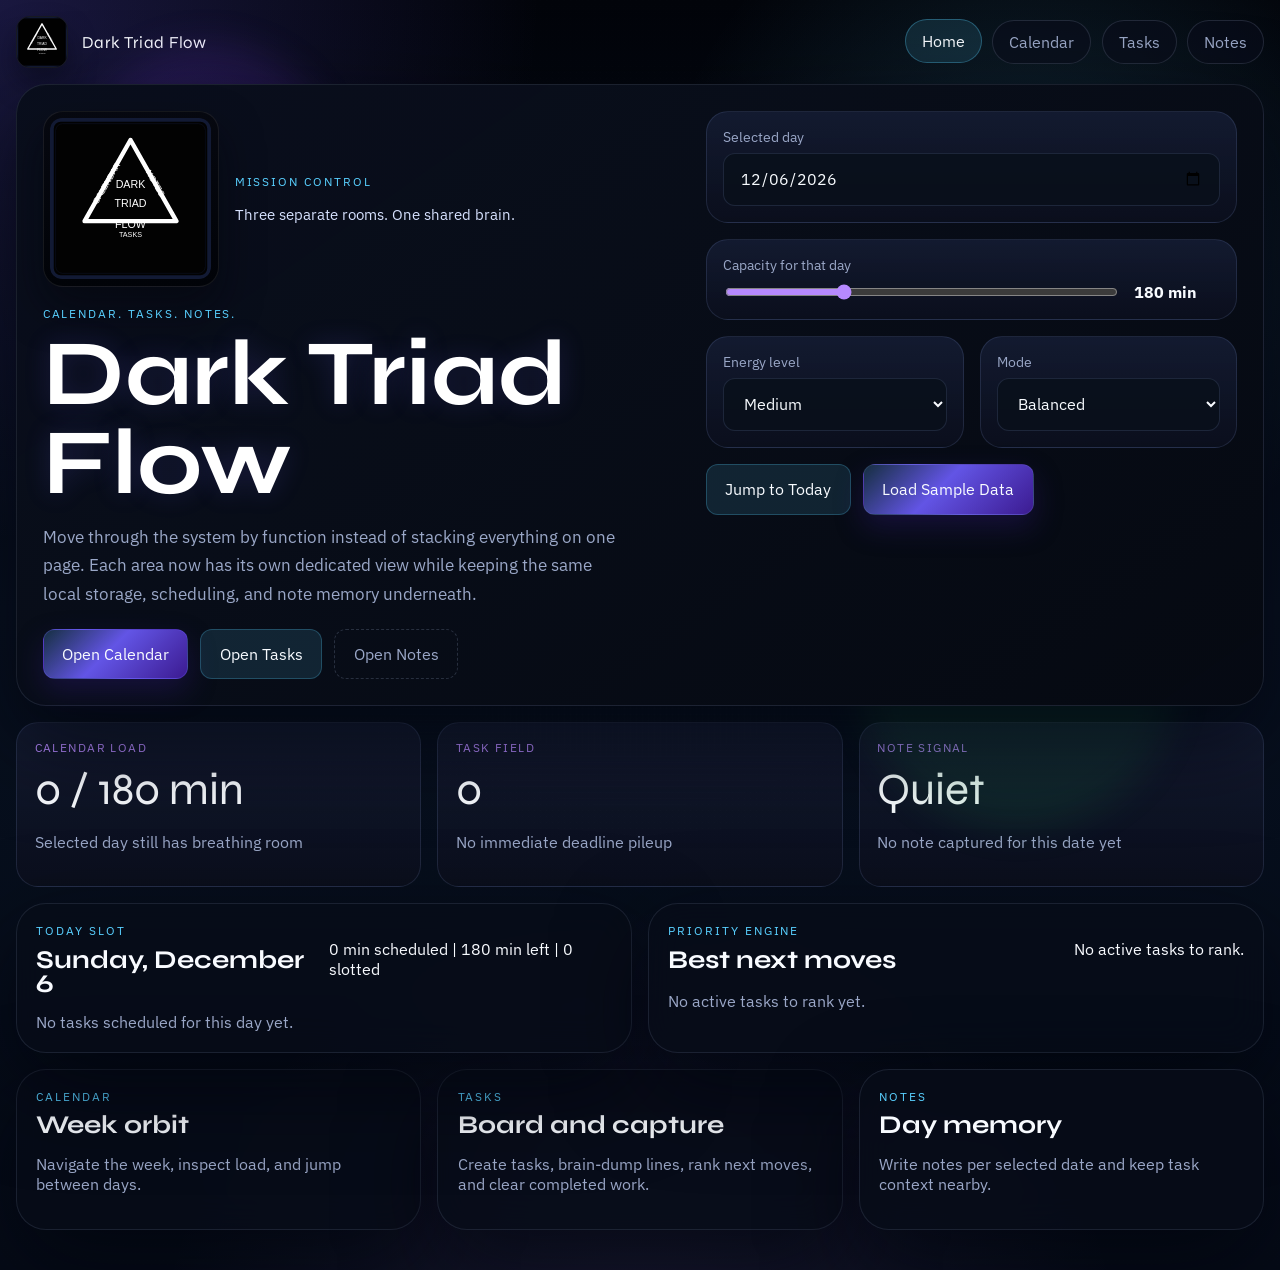
==== index.html @ b2bc2f14 "Initial Dark Triad Flow app" ====
<!DOCTYPE html>
<html lang="en">
<head>
  <meta charset="UTF-8">
  <meta name="viewport" content="width=device-width, initial-scale=1.0">
  <title>Dark Triad Flow</title>
  <link rel="preconnect" href="https://fonts.googleapis.com">
  <link rel="preconnect" href="https://fonts.gstatic.com" crossorigin>
  <link href="https://fonts.googleapis.com/css2?family=Syne:wght@500;700;800&family=IBM+Plex+Sans:wght@400;500;600;700&display=swap" rel="stylesheet">
  <link rel="stylesheet" href="./styles.css">
</head>
<body data-page="home">
  <div class="noise"></div>
  <div class="orb orb-one"></div>
  <div class="orb orb-two"></div>

  <header class="shell topbar">
    <a href="./index.html" class="topbar-brand">
      <img src="./logo.svg" alt="" class="brand-mark">
      <span>Dark Triad Flow</span>
    </a>

    <nav class="page-nav" aria-label="Primary">
      <a href="./index.html" class="active">Home</a>
      <a href="./calendar.html">Calendar</a>
      <a href="./tasks.html">Tasks</a>
      <a href="./notes.html">Notes</a>
    </nav>
  </header>

  <main class="shell page-shell">
    <section class="hero panel page-hero">
      <div class="hero-copy">
        <div class="brand-lockup">
          <div class="logo-card" aria-label="Dark Triad Flow logo">
            <img src="./logo.svg" alt="Dark Triad Flow triangle logo" class="brand-logo">
          </div>
          <div class="brand-copy">
            <p class="eyebrow">Mission Control</p>
            <p class="brand-tag">Three separate rooms. One shared brain.</p>
          </div>
        </div>
        <p class="eyebrow">Calendar. Tasks. Notes.</p>
        <h1>Dark Triad Flow</h1>
        <p class="hero-text">
          Move through the system by function instead of stacking everything on one page. Each area now has its own
          dedicated view while keeping the same local storage, scheduling, and note memory underneath.
        </p>
        <div class="hero-link-row">
          <a href="./calendar.html" class="action-link">Open Calendar</a>
          <a href="./tasks.html" class="action-link secondary-link">Open Tasks</a>
          <a href="./notes.html" class="action-link ghost-link">Open Notes</a>
        </div>
      </div>

      <div class="hero-controls">
        <label class="control-card">
          <span>Selected day</span>
          <input id="selectedDateInput" type="date">
        </label>

        <label class="control-card">
          <span>Capacity for that day</span>
          <div class="range-row">
            <input id="minutesAvailable" type="range" min="30" max="540" step="15" value="180">
            <strong id="minutesAvailableValue">180 min</strong>
          </div>
        </label>

        <div class="control-grid">
          <label class="control-card">
            <span>Energy level</span>
            <select id="energyLevel">
              <option value="low">Low</option>
              <option value="medium" selected>Medium</option>
              <option value="high">High</option>
            </select>
          </label>

          <label class="control-card">
            <span>Mode</span>
            <select id="planningMode">
              <option value="balanced" selected>Balanced</option>
              <option value="deadline">Deadline rescue</option>
              <option value="focus">Focus block</option>
              <option value="recovery">Recovery day</option>
            </select>
          </label>
        </div>

        <div class="hero-actions">
          <button id="todayBtn" type="button" class="secondary">Jump to Today</button>
          <button id="loadSampleBtn" type="button">Load Sample Data</button>
        </div>
      </div>
    </section>

    <section class="triad-overview" id="overviewCards"></section>

    <section class="home-grid">
      <article class="panel triad-panel">
        <div class="panel-header">
          <div>
            <p class="eyebrow">Today Slot</p>
            <h2 id="selectedDayHeading">Selected day</h2>
          </div>
          <p id="selectedDaySummary" class="panel-summary"></p>
        </div>
        <div id="selectedDaySchedule" class="stack-list empty-state">No tasks scheduled for this day yet.</div>
      </article>

      <article class="panel triad-panel">
        <div class="panel-header">
          <div>
            <p class="eyebrow">Priority Engine</p>
            <h2>Best next moves</h2>
          </div>
          <p id="planNarrative" class="panel-summary"></p>
        </div>
        <div id="priorityStack" class="stack-list empty-state">No active tasks to rank yet.</div>
      </article>
    </section>

    <section class="section-links">
      <a href="./calendar.html" class="panel section-link-card">
        <p class="eyebrow">Calendar</p>
        <h2>Week orbit</h2>
        <p class="helper-text">Navigate the week, inspect load, and jump between days.</p>
      </a>

      <a href="./tasks.html" class="panel section-link-card">
        <p class="eyebrow">Tasks</p>
        <h2>Board and capture</h2>
        <p class="helper-text">Create tasks, brain-dump lines, rank next moves, and clear completed work.</p>
      </a>

      <a href="./notes.html" class="panel section-link-card">
        <p class="eyebrow">Notes</p>
        <h2>Day memory</h2>
        <p class="helper-text">Write notes per selected date and keep task context nearby.</p>
      </a>
    </section>
  </main>

  <script src="./app.js"></script>
</body>
</html>
---- styles.css ----
:root {
  --bg: #05070d;
  --bg-2: #0c1324;
  --panel: rgba(8, 12, 24, 0.84);
  --panel-strong: rgba(13, 18, 34, 0.97);
  --panel-soft: rgba(18, 24, 44, 0.92);
  --text: #f8fbff;
  --muted: #9aa7c7;
  --line: rgba(124, 146, 201, 0.18);
  --accent: #6d5dfc;
  --accent-2: #59d0ff;
  --accent-3: #b689ff;
  --warn: #ff7aa2;
  --shadow: 0 34px 90px rgba(1, 4, 12, 0.62);
  --radius-xl: 30px;
  --radius-lg: 22px;
  --radius-md: 16px;
  --radius-sm: 12px;
}

* {
  box-sizing: border-box;
}

html {
  scroll-behavior: smooth;
}

body {
  margin: 0;
  min-height: 100vh;
  font-family: "IBM Plex Sans", sans-serif;
  color: var(--text);
  background:
    radial-gradient(circle at top left, rgba(109, 93, 252, 0.22), transparent 30%),
    radial-gradient(circle at 80% 18%, rgba(89, 208, 255, 0.16), transparent 25%),
    radial-gradient(circle at 50% 110%, rgba(182, 137, 255, 0.12), transparent 32%),
    linear-gradient(180deg, #02040a 0%, #07101f 48%, #050b17 100%);
}

a {
  color: inherit;
  text-decoration: none;
}

button,
input,
textarea,
select {
  font: inherit;
}

button,
select,
input,
textarea {
  border-radius: var(--radius-sm);
  border: 1px solid var(--line);
}

button {
  cursor: pointer;
  transition: transform 180ms ease, box-shadow 180ms ease, border-color 180ms ease, background-color 180ms ease;
}

button:hover {
  transform: translateY(-1px);
}

button:active {
  transform: translateY(0);
}

button:disabled {
  opacity: 0.45;
  cursor: not-allowed;
  transform: none;
  box-shadow: none;
}

input,
textarea,
select {
  width: 100%;
  padding: 0.9rem 1rem;
  color: var(--text);
  background: rgba(10, 16, 28, 0.95);
}

textarea {
  resize: vertical;
}

input::placeholder,
textarea::placeholder {
  color: #6f7b95;
}

input[type="range"] {
  padding: 0;
  accent-color: var(--accent-3);
}

.noise {
  position: fixed;
  inset: 0;
  pointer-events: none;
  opacity: 0.06;
  background-image:
    linear-gradient(rgba(255, 255, 255, 0.25) 1px, transparent 1px),
    linear-gradient(90deg, rgba(255, 255, 255, 0.22) 1px, transparent 1px);
  background-size: 6px 6px;
  mask-image: radial-gradient(circle at center, black, transparent 90%);
}

.orb {
  position: fixed;
  border-radius: 999px;
  filter: blur(18px);
  pointer-events: none;
}

.orb-one {
  top: 5%;
  left: 6%;
  width: 260px;
  height: 260px;
  background: rgba(124, 58, 237, 0.16);
}

.orb-two {
  right: 8%;
  bottom: 8%;
  width: 320px;
  height: 320px;
  background: rgba(34, 197, 94, 0.1);
}

.shell {
  width: min(1320px, calc(100% - 2rem));
  margin: 0 auto;
  padding: 1rem 0 2.5rem;
}

.page-shell {
  padding-top: 0;
}

.topbar {
  display: flex;
  align-items: center;
  justify-content: space-between;
  gap: 1rem;
  padding-bottom: 1rem;
}

.topbar-brand {
  display: inline-flex;
  align-items: center;
  gap: 0.85rem;
  font-family: "Syne", sans-serif;
  font-size: 1.05rem;
  letter-spacing: 0.03em;
}

.brand-mark {
  width: 52px;
  height: 52px;
  border-radius: 14px;
  object-fit: contain;
  border: 1px solid rgba(255, 255, 255, 0.08);
  background: rgba(3, 5, 12, 0.88);
  box-shadow: 0 16px 28px rgba(3, 5, 12, 0.4);
}

.page-nav {
  display: flex;
  align-items: center;
  gap: 0.65rem;
  flex-wrap: wrap;
}

.page-nav a {
  padding: 0.7rem 1rem;
  border-radius: 999px;
  border: 1px solid rgba(172, 188, 224, 0.16);
  background: rgba(10, 14, 28, 0.62);
  color: var(--muted);
  transition: border-color 180ms ease, transform 180ms ease, color 180ms ease, background-color 180ms ease;
}

.page-nav a:hover,
.page-nav a.active {
  color: var(--text);
  border-color: rgba(89, 208, 255, 0.32);
  background: rgba(89, 208, 255, 0.12);
  transform: translateY(-1px);
}

.panel {
  border: 1px solid rgba(172, 188, 224, 0.12);
  border-radius: var(--radius-xl);
  background: var(--panel);
  box-shadow: var(--shadow);
  backdrop-filter: blur(18px);
}

.hero {
  display: grid;
  grid-template-columns: 1.15fr 0.95fr;
  gap: 1.25rem;
  padding: 1.6rem;
  background:
    linear-gradient(145deg, rgba(10, 15, 29, 0.96), rgba(6, 9, 18, 0.92)),
    var(--panel);
}

.page-hero {
  margin-bottom: 1rem;
}

.brand-lockup {
  display: flex;
  align-items: center;
  gap: 1rem;
  margin-bottom: 1.2rem;
}

.logo-card {
  width: 176px;
  height: 176px;
  padding: 0.4rem;
  flex-shrink: 0;
  border-radius: 20px;
  border: 1px solid rgba(255, 255, 255, 0.08);
  background: linear-gradient(180deg, rgba(6, 8, 16, 0.98), rgba(1, 3, 8, 1));
  box-shadow: 0 20px 40px rgba(3, 5, 12, 0.54);
}

.brand-logo {
  display: block;
  width: 100%;
  height: 100%;
  object-fit: contain;
  border-radius: 12px;
}

.brand-copy {
  display: grid;
  gap: 0.35rem;
}

.brand-tag {
  margin: 0;
  color: #d7e2ff;
  font-size: 0.96rem;
}

.hero-copy,
.hero-controls,
.composer,
.calendar-panel,
.triad-panel,
.panel:last-child {
  position: relative;
  z-index: 1;
}

.eyebrow {
  margin: 0 0 0.6rem;
  font-size: 0.76rem;
  text-transform: uppercase;
  letter-spacing: 0.16em;
  color: var(--accent-2);
}

h1,
h2,
h3 {
  margin: 0;
  font-family: "Syne", sans-serif;
  line-height: 0.95;
}

h1 {
  font-size: clamp(3.2rem, 8vw, 5.8rem);
  max-width: 10ch;
  color: #ffffff;
  text-shadow: 0 0 26px rgba(109, 93, 252, 0.18);
}

h2 {
  font-size: clamp(1.55rem, 2vw, 2.2rem);
}

h3 {
  font-size: 1rem;
}

.hero-text,
.helper-text,
.panel-summary,
.task-notes,
.meta-chip,
.stack-copy span,
.empty-state,
.overview-subtext {
  color: var(--muted);
}

.panel-summary,
.stack-copy strong,
.task-title,
.overview-value,
.week-day-date,
.slot-pill,
.score-pill,
strong {
  color: #f8fbff;
}

.hero-text {
  max-width: 58ch;
  margin: 1rem 0 0;
  line-height: 1.72;
  font-size: 1.04rem;
}

.hero-link-row {
  display: flex;
  gap: 0.75rem;
  flex-wrap: wrap;
  margin-top: 1.25rem;
}

.hero-controls,
.control-grid,
.triad-overview,
.triad-grid,
.week-grid,
.task-list,
.stack-list,
.task-form,
.field-grid {
  display: grid;
  gap: 1rem;
}

.control-card,
.overview-card,
.week-day,
.task-item,
.panel-block {
  border-radius: var(--radius-lg);
  border: 1px solid var(--line);
  background:
    linear-gradient(180deg, rgba(20, 28, 51, 0.82), rgba(10, 14, 28, 0.96)),
    var(--panel-strong);
}

.hero-controls {
  align-content: start;
}

.control-card {
  padding: 1rem;
}

label span {
  display: block;
  margin-bottom: 0.45rem;
  font-size: 0.88rem;
  color: var(--muted);
}

.range-row {
  display: flex;
  align-items: center;
  gap: 0.9rem;
}

#minutesAvailableValue {
  min-width: 86px;
}

.control-grid {
  grid-template-columns: repeat(2, minmax(0, 1fr));
}

.hero-actions,
.calendar-actions,
.list-actions,
.task-actions {
  display: flex;
  gap: 0.75rem;
  flex-wrap: wrap;
}

.action-link {
  display: inline-flex;
  align-items: center;
  justify-content: center;
  min-height: 48px;
  padding: 0.9rem 1.15rem;
  border-radius: var(--radius-sm);
  border: 1px solid rgba(109, 93, 252, 0.28);
  color: var(--text);
  background: linear-gradient(135deg, rgba(89, 208, 255, 0.18), rgba(109, 93, 252, 0.9) 45%, rgba(62, 28, 150, 0.96));
  box-shadow: 0 12px 28px rgba(43, 24, 110, 0.42);
  transition: transform 180ms ease, box-shadow 180ms ease, border-color 180ms ease, background-color 180ms ease;
}

.action-link:hover {
  transform: translateY(-1px);
}

.secondary-link {
  background: rgba(89, 208, 255, 0.12);
  box-shadow: none;
  border-color: rgba(89, 208, 255, 0.24);
}

.ghost-link {
  background: transparent;
  box-shadow: none;
  border-style: dashed;
  border-color: rgba(172, 188, 224, 0.2);
  color: var(--muted);
}

.small-link {
  min-height: auto;
  padding: 0.7rem 0.9rem;
  font-size: 0.92rem;
}

button {
  padding: 0.9rem 1.15rem;
  color: var(--text);
  background: linear-gradient(135deg, rgba(89, 208, 255, 0.18), rgba(109, 93, 252, 0.9) 45%, rgba(62, 28, 150, 0.96));
  box-shadow: 0 12px 28px rgba(43, 24, 110, 0.42);
}

button.secondary {
  background: rgba(89, 208, 255, 0.12);
  box-shadow: none;
  border: 1px solid rgba(89, 208, 255, 0.24);
}

button.ghost {
  background: transparent;
  box-shadow: none;
  border: 1px dashed rgba(172, 188, 224, 0.2);
  color: var(--muted);
}

button.small {
  padding: 0.65rem 0.9rem;
}

.full-width {
  width: 100%;
}

.triad-overview {
  grid-template-columns: repeat(3, minmax(0, 1fr));
  margin-top: 1rem;
}

.overview-card {
  padding: 1.1rem;
}

.overview-label {
  margin: 0;
  font-size: 0.74rem;
  text-transform: uppercase;
  letter-spacing: 0.12em;
  color: var(--accent-3);
}

.overview-value {
  margin: 0.5rem 0;
  font-family: "Syne", sans-serif;
  font-size: clamp(1.8rem, 4vw, 2.8rem);
}

.workspace {
  display: grid;
  grid-template-columns: minmax(320px, 400px) minmax(0, 1fr);
  gap: 1rem;
  margin-top: 1rem;
}

.home-grid,
.section-links,
.notes-layout {
  display: grid;
  gap: 1rem;
  margin-top: 1rem;
}

.home-grid {
  grid-template-columns: repeat(2, minmax(0, 1fr));
}

.section-links {
  grid-template-columns: repeat(3, minmax(0, 1fr));
}

.notes-layout {
  grid-template-columns: 1.2fr 0.9fr;
}

.composer,
.calendar-panel,
.triad-panel,
.panel:last-child {
  padding: 1.2rem;
}

.panel-header {
  display: flex;
  align-items: flex-start;
  justify-content: space-between;
  gap: 1rem;
  margin-bottom: 1rem;
}

.panel-header.compact {
  margin-bottom: 0.65rem;
}

.field-grid {
  grid-template-columns: repeat(2, minmax(0, 1fr));
}

.field-grid label:last-child {
  grid-column: 1 / -1;
}

.panel-block {
  margin-top: 1rem;
  padding: 1rem;
}

.section-link-card {
  display: block;
  padding: 1.2rem;
  transition: transform 180ms ease, border-color 180ms ease, box-shadow 180ms ease;
}

.section-link-card:hover {
  transform: translateY(-2px);
  border-color: rgba(89, 208, 255, 0.28);
}

.main-column {
  display: grid;
  gap: 1rem;
}

.week-grid {
  grid-template-columns: repeat(7, minmax(0, 1fr));
}

.week-day {
  padding: 1rem;
  min-height: 160px;
  text-align: left;
  color: inherit;
  box-shadow: none;
}

.week-day.active {
  border-color: rgba(89, 208, 255, 0.56);
  background:
    linear-gradient(180deg, rgba(89, 208, 255, 0.14), rgba(109, 93, 252, 0.08) 40%, rgba(10, 14, 28, 0.96)),
    var(--panel-strong);
}

.week-day.today {
  outline: 1px solid rgba(182, 137, 255, 0.55);
}

.week-day.overbooked {
  border-color: rgba(251, 113, 133, 0.35);
}

.week-day-head {
  display: flex;
  align-items: baseline;
  justify-content: space-between;
  gap: 0.5rem;
}

.week-day-name {
  margin: 0;
  font-size: 0.84rem;
  color: var(--muted);
}

.week-day-date {
  margin: 0.35rem 0 0.9rem;
  font-family: "Syne", sans-serif;
  font-size: 1.35rem;
}

.week-day-stat {
  margin: 0.3rem 0;
  font-size: 0.9rem;
}

.week-day-tag {
  display: inline-block;
  margin-top: 0.7rem;
  padding: 0.3rem 0.55rem;
  border-radius: 999px;
  background: rgba(109, 93, 252, 0.18);
  color: #e1d7ff;
  font-size: 0.75rem;
}

.triad-grid {
  grid-template-columns: 1.05fr 1.05fr 0.9fr;
}

.triad-panel {
  min-height: 100%;
}

.notes-panel {
  background:
    linear-gradient(180deg, rgba(109, 93, 252, 0.12), rgba(89, 208, 255, 0.05) 30%, rgba(13, 18, 34, 0.98)),
    var(--panel);
}

.day-note-input {
  min-height: 270px;
}

.stack-list {
  align-content: start;
}

.stack-item {
  display: flex;
  align-items: flex-start;
  justify-content: space-between;
  gap: 0.8rem;
  padding: 0.95rem 0;
  border-bottom: 1px solid rgba(172, 188, 224, 0.09);
}

.stack-item:first-child {
  padding-top: 0;
}

.stack-item:last-child {
  border-bottom: 0;
  padding-bottom: 0;
}

.stack-copy {
  min-width: 0;
}

.stack-copy strong,
.task-title {
  display: block;
  font-size: 1rem;
}

.score-pill,
.slot-pill {
  flex-shrink: 0;
  padding: 0.35rem 0.55rem;
  border-radius: 999px;
  font-size: 0.78rem;
  font-weight: 700;
}

.score-pill {
  background: rgba(89, 208, 255, 0.16);
  color: #dbf7ff;
}

.slot-pill {
  background: rgba(109, 93, 252, 0.18);
  color: #ece5ff;
}

.task-item {
  display: flex;
  justify-content: space-between;
  gap: 1rem;
  padding: 1rem;
}

.task-item.done {
  opacity: 0.64;
}

.task-main {
  flex: 1;
  min-width: 0;
}

.task-topline {
  display: flex;
  align-items: flex-start;
  gap: 0.8rem;
}

.checkbox-wrap {
  position: relative;
  display: inline-flex;
  margin-top: 0.12rem;
}

.checkbox-wrap input {
  position: absolute;
  opacity: 0;
  pointer-events: none;
}

.checkbox-ui {
  width: 1.15rem;
  height: 1.15rem;
  border-radius: 0.35rem;
  border: 1.8px solid rgba(172, 188, 224, 0.32);
  display: inline-block;
}

.checkbox-wrap input:checked + .checkbox-ui {
  background: var(--accent-2);
  border-color: var(--accent-2);
  box-shadow: inset 0 0 0 3px rgba(6, 8, 15, 0.95);
}

.task-title-row {
  display: flex;
  align-items: center;
  gap: 0.7rem;
  flex-wrap: wrap;
}

.task-item.done .task-title {
  text-decoration: line-through;
}

.task-notes {
  margin: 0.28rem 0 0;
  line-height: 1.55;
}

.task-notes:empty {
  display: none;
}

.task-score {
  padding: 0.2rem 0.45rem;
  border-radius: 999px;
  background: rgba(109, 93, 252, 0.18);
  color: #ece5ff;
  font-size: 0.75rem;
  font-weight: 700;
}

.task-meta {
  display: flex;
  flex-wrap: wrap;
  gap: 0.55rem;
  margin-top: 0.8rem;
}

.meta-chip {
  padding: 0.38rem 0.6rem;
  border-radius: 999px;
  background: rgba(172, 188, 224, 0.08);
  font-size: 0.8rem;
}

.meta-chip.good {
  background: rgba(89, 208, 255, 0.14);
  color: #dbf7ff;
}

.meta-chip.warn {
  background: rgba(255, 122, 162, 0.14);
  color: #ffd7e6;
}

.meta-chip.slot {
  background: rgba(109, 93, 252, 0.14);
  color: #ece5ff;
}

@media (max-width: 1180px) {
  .hero,
  .workspace,
  .home-grid,
  .section-links,
  .notes-layout,
  .triad-grid,
  .triad-overview {
    grid-template-columns: 1fr;
  }

  .week-grid {
    grid-template-columns: repeat(2, minmax(0, 1fr));
  }
}

@media (max-width: 760px) {
  .shell {
    width: min(100% - 1rem, 100%);
    padding-top: 0.5rem;
  }

  .topbar {
    flex-direction: column;
    align-items: flex-start;
  }

  .hero,
  .composer,
  .calendar-panel,
  .triad-panel,
  .panel:last-child {
    padding: 1rem;
  }

  h1 {
    font-size: 3rem;
  }

  .brand-lockup {
    align-items: flex-start;
    flex-direction: column;
  }

  .logo-card {
    width: 160px;
    height: 160px;
  }

  .control-grid,
  .field-grid,
  .week-grid {
    grid-template-columns: 1fr;
  }

  .hero-actions,
  .calendar-actions,
  .list-actions,
  .task-actions,
  .hero-link-row {
    flex-direction: column;
  }

  .task-item {
    flex-direction: column;
  }

  .page-nav {
    width: 100%;
  }

  .page-nav a,
  .action-link {
    width: 100%;
  }

  .task-actions button {
    width: 100%;
  }
}
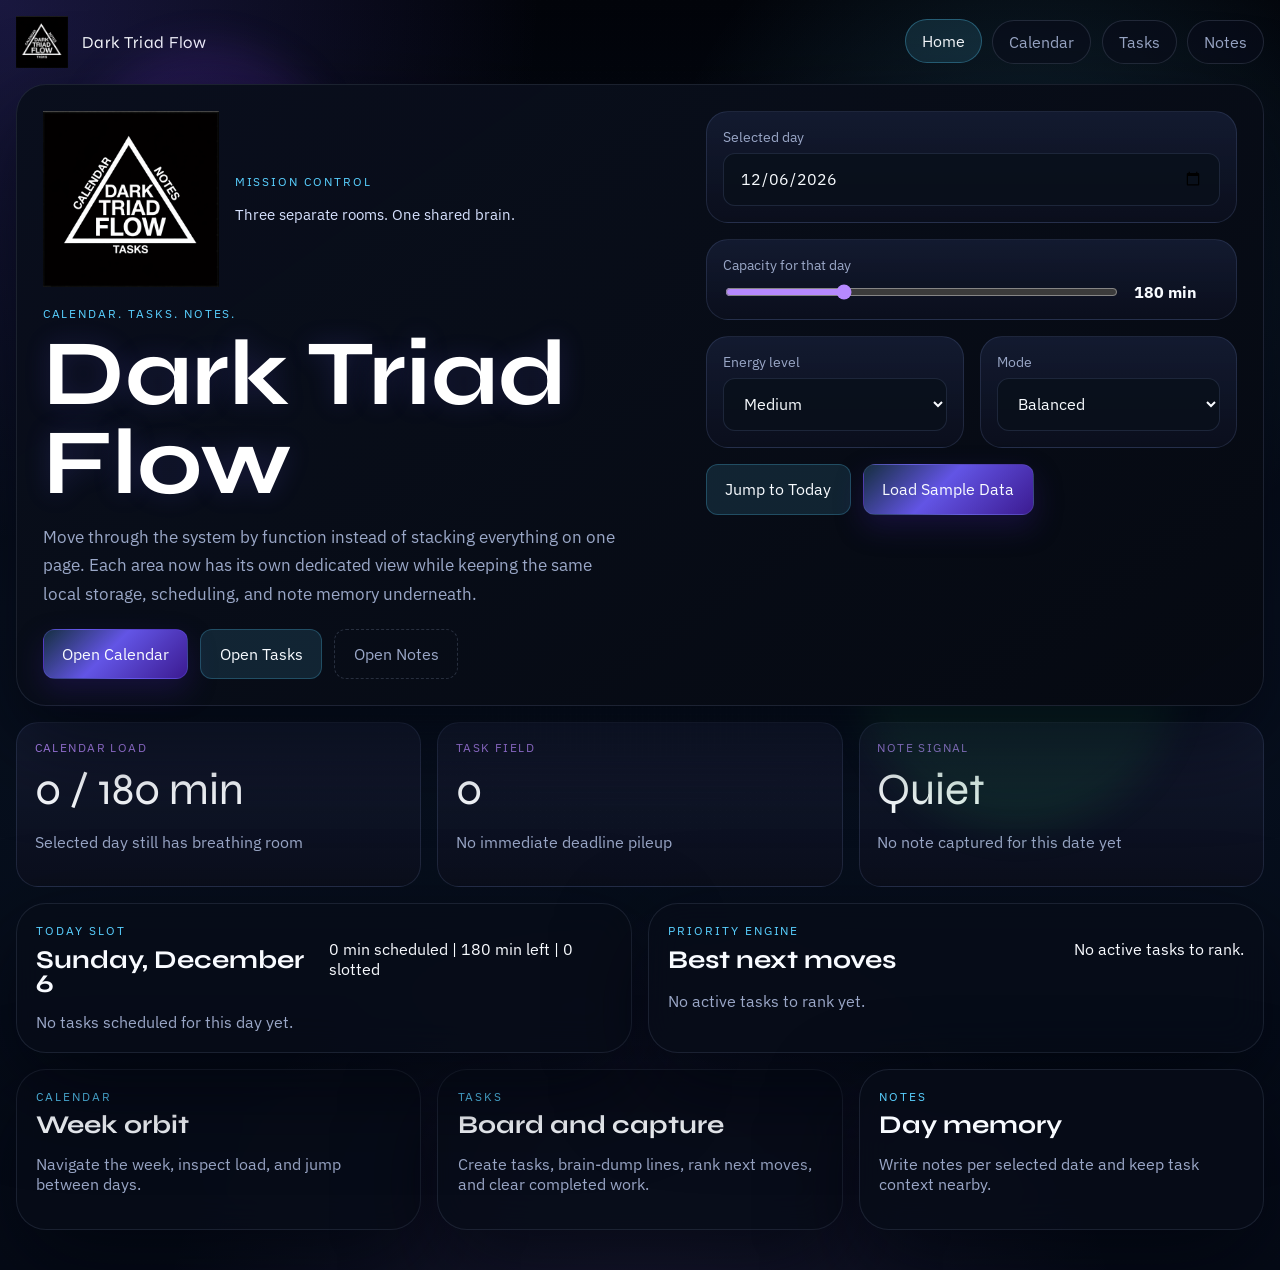
==== commit 26f81f21: "hi" ====
--- a/index.html
+++ b/index.html
@@ -16,7 +16,7 @@
 
   <header class="shell topbar">
     <a href="./index.html" class="topbar-brand">
-      <img src="./logo.svg" alt="" class="brand-mark">
+      <img src="./logo.png" alt="" class="brand-mark">
       <span>Dark Triad Flow</span>
     </a>
 
@@ -33,7 +33,7 @@
       <div class="hero-copy">
         <div class="brand-lockup">
           <div class="logo-card" aria-label="Dark Triad Flow logo">
-            <img src="./logo.svg" alt="Dark Triad Flow triangle logo" class="brand-logo">
+            <img src="./logo.png" alt="Dark Triad Flow triangle logo" class="brand-logo">
           </div>
           <div class="brand-copy">
             <p class="eyebrow">Mission Control</p>
--- a/styles.css
+++ b/styles.css
@@ -164,13 +164,11 @@
 }
 
 .brand-mark {
+  display: block;
+  flex-shrink: 0;
   width: 52px;
   height: 52px;
-  border-radius: 14px;
   object-fit: contain;
-  border: 1px solid rgba(255, 255, 255, 0.08);
-  background: rgba(3, 5, 12, 0.88);
-  box-shadow: 0 16px 28px rgba(3, 5, 12, 0.4);
 }
 
 .page-nav {
@@ -229,12 +227,7 @@
 .logo-card {
   width: 176px;
   height: 176px;
-  padding: 0.4rem;
   flex-shrink: 0;
-  border-radius: 20px;
-  border: 1px solid rgba(255, 255, 255, 0.08);
-  background: linear-gradient(180deg, rgba(6, 8, 16, 0.98), rgba(1, 3, 8, 1));
-  box-shadow: 0 20px 40px rgba(3, 5, 12, 0.54);
 }
 
 .brand-logo {
@@ -242,7 +235,6 @@
   width: 100%;
   height: 100%;
   object-fit: contain;
-  border-radius: 12px;
 }
 
 .brand-copy {
